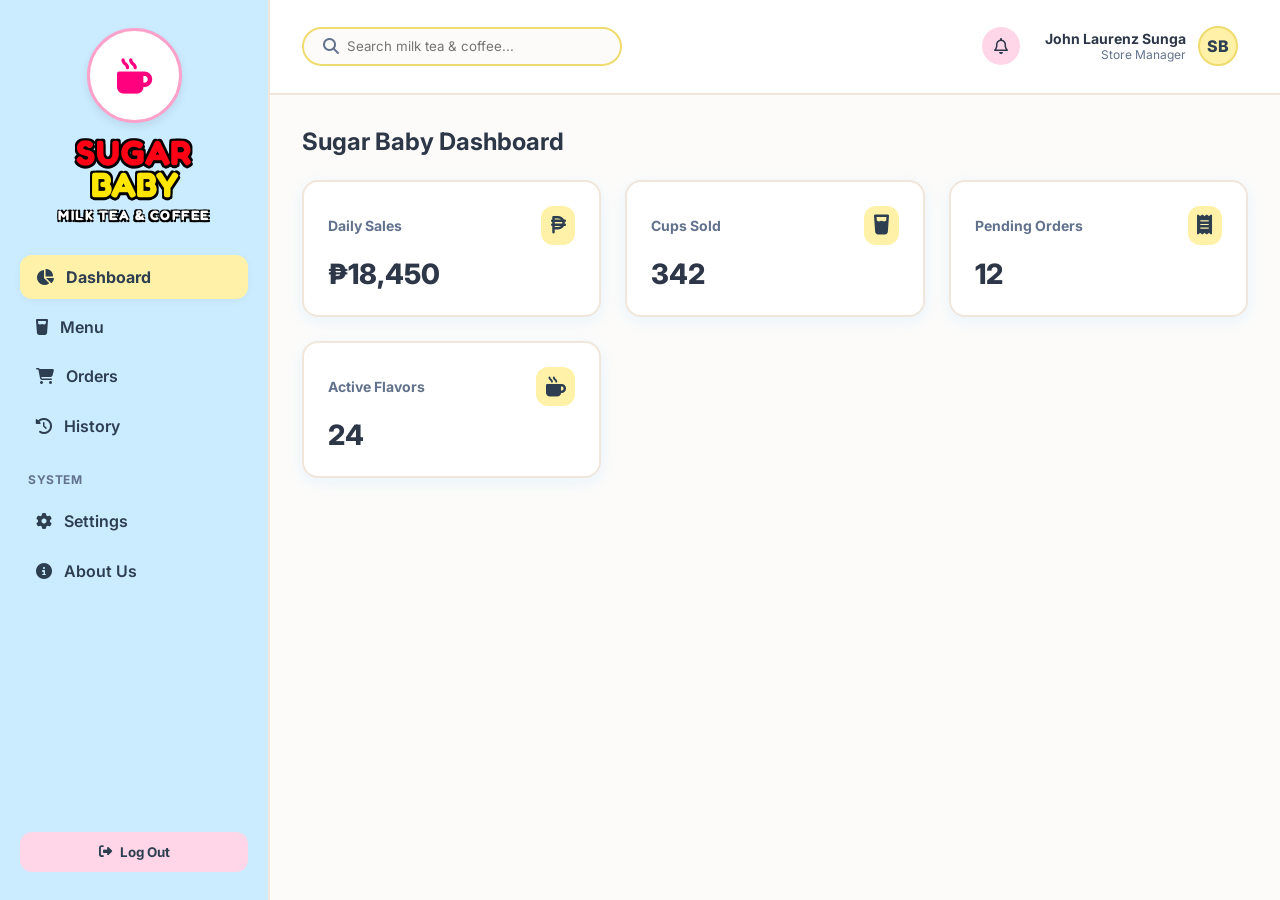
==== index.html @ 7b341eb4 "Add files via upload Homepage" ====
<!DOCTYPE html>
<html lang="en">
<head>
  <meta charset="UTF-8">
  <meta name="viewport" content="width=device-width, initial-scale=1.0">
  <title>Sugar Baby Shop | Milk Tea & Coffee</title>
  <!-- Google Fonts & Font Awesome Icons -->
  <link href="https://fonts.googleapis.com/css2?family=Fredoka:wght@600;700;800&family=Inter:wght@400;500;600;700&display=swap" rel="stylesheet">
  <link rel="stylesheet" href="https://cdnjs.cloudflare.com/ajax/libs/font-awesome/6.4.0/css/all.min.css">
  
  <style>
    :root {
      /* Pastel UI Color Palette */
      --bg-main: #fcfbfa;            /* Warm Off-White */
      --bg-sidebar: #cbebff;         /* Pastel Light Blue */
      --bg-card: #ffffff;            /* Pure White */
      --text-main: #2d3748;          /* Deep Slate for high contrast */
      --text-muted: #62728d;        /* Muted Blue-Grey */
      --pastel-yellow: #fff2a8;     /* Soft Yellow */
      --pastel-yellow-dark: #f0db6e;/* Darker Yellow for borders/hover */
      --pastel-blue: #cbebff;       /* Soft Light Blue */
      --pastel-pink: #ffd6e7;       /* Soft Pink */
      --pastel-pink-dark: #fca1c9;  /* Pink Border Accent */
      --border: #f0e6db;             /* Light Neutral Border */
      --sidebar-text: #2c3e50;
      --sidebar-active-bg: #fff2a8;
      --sidebar-active-text: #2c3e50;
      --card-shadow: 0 4px 15px rgba(203, 235, 255, 0.4);
    }

    /* Dark Mode Variables */
    body.dark-mode {
      --bg-main: #1a1e24;
      --bg-sidebar: #13171c;
      --bg-card: #22272e;
      --text-main: #f0f4f8;
      --text-muted: #9fb3c8;
      --border: #2d3748;
      --sidebar-text: #e2e8f0;
      --sidebar-active-bg: #3b4a6b;
      --sidebar-active-text: #fff2a8;
      --card-shadow: 0 4px 15px rgba(0, 0, 0, 0.3);
    }

    * {
      box-sizing: border-box;
      margin: 0;
      padding: 0;
      font-family: 'Inter', sans-serif;
      transition: background-color 0.2s, color 0.2s, border-color 0.2s;
    }

    body {
      background-color: var(--bg-main);
      color: var(--text-main);
      display: flex;
      min-height: 100vh;
      overflow-x: hidden;
    }

    /* --- SIDEBAR STYLES --- */
    aside {
      width: 270px;
      background-color: var(--bg-sidebar);
      padding: 1.75rem 1.25rem;
      display: flex;
      flex-direction: column;
      justify-content: space-between;
      flex-shrink: 0;
      border-right: 2px solid var(--border);
    }

    /* LOGO & BRAND SECTION */
    .brand-container {
      display: flex;
      flex-direction: column;
      align-items: center;
      text-align: center;
      margin-bottom: 2rem;
    }

    .logo-holder {
      width: 95px;
      height: 95px;
      background-color: #ffffff;
      border: 3px solid var(--pastel-pink-dark);
      border-radius: 50%;
      display: flex;
      align-items: center;
      justify-content: center;
      margin-bottom: 0.85rem;
      box-shadow: 0 4px 10px rgba(0,0,0,0.08);
      overflow: hidden;
      position: relative;
    }

    .logo-holder img {
      width: 80%;
      height: 80%;
      object-fit: contain;
    }

    /* Fallback Icon */
    .logo-placeholder-icon {
      font-size: 2.2rem;
      color: #ff007f;
    }

    /* STOREFRONT-STYLE OUTLINED BRAND TEXT */
    .brand-title-red {
      font-family: 'Fredoka', cursive, sans-serif;
      font-size: 2.2rem;
      font-weight: 800;
      color: #ff0015; /* Red */
      text-transform: uppercase;
      line-height: 0.9;
      letter-spacing: 0.5px;
      /* Black outline effect */
      text-shadow: 
        -2px -2px 0 #000,  
         2px -2px 0 #000,
        -2px  2px 0 #000,
         2px  2px 0 #000,
         0px  3px 0 #000;
    }

    .brand-title-yellow {
      font-family: 'Fredoka', cursive, sans-serif;
      font-size: 2.2rem;
      font-weight: 800;
      color: #ffe600; /* Yellow */
      text-transform: uppercase;
      line-height: 0.95;
      margin-bottom: 0.35rem;
      /* Black outline effect */
      text-shadow: 
        -2px -2px 0 #000,  
         2px -2px 0 #000,
        -2px  2px 0 #000,
         2px  2px 0 #000,
         0px  3px 0 #000;
    }

    .brand-subtitle-white {
      font-family: 'Fredoka', cursive, sans-serif;
      font-size: 0.85rem;
      font-weight: 700;
      color: #ffffff; /* White */
      letter-spacing: 1.5px;
      text-transform: uppercase;
      /* Black outline effect */
      text-shadow: 
        -1.5px -1.5px 0 #000,  
         1.5px -1.5px 0 #000,
        -1.5px  1.5px 0 #000,
         1.5px  1.5px 0 #000;
    }

    .nav-section {
      margin-bottom: 1.5rem;
    }

    .nav-section-title {
      font-size: 0.75rem;
      text-transform: uppercase;
      color: var(--text-muted);
      letter-spacing: 0.05em;
      margin-bottom: 0.75rem;
      font-weight: 700;
      padding-left: 0.5rem;
    }

    .nav-links {
      list-style: none;
    }

    .nav-item {
      display: flex;
      align-items: center;
      gap: 0.75rem;
      padding: 0.75rem 1rem;
      color: var(--sidebar-text);
      text-decoration: none;
      border-radius: 12px;
      font-weight: 600;
      margin-bottom: 0.35rem;
      cursor: pointer;
    }

    .nav-item:hover, .nav-item.active {
      background-color: var(--sidebar-active-bg);
      color: var(--sidebar-active-text);
      font-weight: 700;
      box-shadow: 0 2px 8px rgba(0,0,0,0.04);
    }

    .logout-btn {
      background-color: var(--pastel-pink);
      color: #2c3e50;
      border: none;
      padding: 0.75rem 1rem;
      border-radius: 12px;
      font-weight: 700;
      cursor: pointer;
      display: flex;
      align-items: center;
      justify-content: center;
      gap: 0.5rem;
      transition: all 0.2s ease;
      margin-top: auto;
    }

    .logout-btn:hover {
      background-color: var(--pastel-pink-dark);
      color: #ffffff;
    }

    /* --- MAIN CONTENT LAYOUT --- */
    .main-wrapper {
      flex: 1;
      display: flex;
      flex-direction: column;
      overflow-y: auto;
    }

    header {
      display: flex;
      justify-content: space-between;
      align-items: center;
      padding: 1.25rem 2rem;
      background-color: var(--bg-card);
      border-bottom: 2px solid var(--border);
    }

    .search-bar {
      display: flex;
      align-items: center;
      background: var(--bg-main);
      padding: 0.6rem 1.2rem;
      border-radius: 20px;
      width: 320px;
      border: 2px solid var(--pastel-yellow-dark);
    }

    .search-bar input {
      border: none;
      background: transparent;
      outline: none;
      margin-left: 0.5rem;
      color: var(--text-main);
      width: 100%;
    }

    .user-profile {
      display: flex;
      align-items: center;
      gap: 1rem;
      position: relative;
    }

    .notification-wrapper {
      position: relative;
    }

    .notification-btn {
      background: var(--pastel-pink);
      border: none;
      color: var(--text-main);
      font-size: 1rem;
      cursor: pointer;
      width: 38px;
      height: 38px;
      border-radius: 50%;
      display: flex;
      align-items: center;
      justify-content: center;
    }

    .notification-dropdown {
      position: absolute;
      right: 0;
      top: 2.75rem;
      width: 250px;
      background: var(--bg-card);
      border: 2px solid var(--pastel-pink);
      border-radius: 12px;
      box-shadow: var(--card-shadow);
      padding: 1rem;
      font-size: 0.875rem;
      color: var(--text-muted);
      text-align: center;
      z-index: 100;
    }

    /* Clickable User Trigger */
    .user-trigger {
      display: flex;
      align-items: center;
      gap: 0.75rem;
      cursor: pointer;
      padding: 0.4rem 0.6rem;
      border-radius: 10px;
      transition: background 0.2s;
    }

    .user-trigger:hover {
      background-color: var(--bg-main);
    }

    .user-info {
      text-align: right;
    }

    .user-name {
      font-weight: 700;
      font-size: 0.875rem;
      color: var(--text-main);
    }

    .user-role {
      font-size: 0.75rem;
      color: var(--text-muted);
    }

    .avatar {
      width: 40px;
      height: 40px;
      border-radius: 50%;
      background: var(--pastel-yellow);
      color: #2c3e50;
      border: 2px solid var(--pastel-yellow-dark);
      display: flex;
      align-items: center;
      justify-content: center;
      font-weight: 800;
    }

    /* USER PROFILE POPUP BOX */
    .user-popup-box {
      position: absolute;
      top: 3.5rem;
      right: 0;
      width: 260px;
      background: var(--bg-card);
      border: 2px solid var(--pastel-yellow-dark);
      border-radius: 16px;
      box-shadow: 0 10px 25px rgba(0,0,0,0.08);
      padding: 1.25rem;
      z-index: 200;
    }

    .popup-user-header {
      border-bottom: 2px solid var(--bg-main);
      padding-bottom: 0.75rem;
      margin-bottom: 0.75rem;
    }

    .popup-user-header h4 {
      font-size: 1rem;
      color: var(--text-main);
      font-weight: 700;
    }

    .popup-user-header p {
      font-size: 0.75rem;
      color: var(--text-muted);
    }

    .popup-menu {
      list-style: none;
    }

    .popup-menu-item {
      display: flex;
      align-items: center;
      justify-content: space-between;
      padding: 0.6rem 0;
      color: var(--text-main);
      text-decoration: none;
      font-size: 0.875rem;
      font-weight: 600;
      cursor: pointer;
    }

    .popup-menu-item:hover {
      color: var(--pastel-pink-dark);
    }

    .popup-logout {
      margin-top: 0.75rem;
      padding-top: 0.75rem;
      border-top: 2px solid var(--bg-main);
      color: #e53e3e;
      font-weight: 700;
    }

    .content-container {
      padding: 2rem;
    }

    .tab-content {
      display: none;
    }

    .tab-content.active {
      display: block;
    }

    /* --- DASHBOARD VIEW STYLES & HOVER EFFECTS --- */
    .stats-grid {
      display: grid;
      grid-template-columns: repeat(auto-fit, minmax(220px, 1fr));
      gap: 1.5rem;
      margin-bottom: 2rem;
    }

    .stat-card {
      background: var(--bg-card);
      padding: 1.5rem;
      border-radius: 16px;
      border: 2px solid var(--border);
      box-shadow: var(--card-shadow);
      position: relative;
      overflow: hidden;
      transition: transform 0.3s cubic-bezier(0.34, 1.56, 0.64, 1),
                  box-shadow 0.3s ease,
                  border-color 0.3s ease;
    }

    .stat-card:hover {
      transform: translateY(-6px);
      border-color: var(--pastel-pink-dark);
      box-shadow: 0 12px 20px rgba(255, 214, 231, 0.4);
    }

    .stat-header {
      display: flex;
      justify-content: space-between;
      align-items: center;
      margin-bottom: 0.75rem;
    }

    .stat-card h3 {
      font-size: 0.875rem;
      color: var(--text-muted);
    }

    .stat-icon {
      font-size: 1.25rem;
      color: #2c3e50;
      background-color: var(--pastel-yellow);
      padding: 0.6rem;
      border-radius: 12px;
      transition: transform 0.4s ease, background-color 0.3s ease;
    }

    .stat-card:hover .stat-icon {
      transform: scale(1.15) rotate(5deg);
      background-color: var(--pastel-pink);
    }

    .stat-card .value {
      font-size: 1.75rem;
      font-weight: 800;
      color: var(--text-main);
    }

    /* --- MENU VIEW STYLES & CONTROLS --- */
    .inventory-header {
      display: flex;
      justify-content: space-between;
      align-items: center;
      margin-bottom: 1.5rem;
      flex-wrap: wrap;
      gap: 1rem;
    }

    .action-controls {
      display: flex;
      align-items: center;
      gap: 1rem;
    }

    .sort-select {
      background-color: var(--bg-card);
      color: var(--text-main);
      border: 2px solid var(--pastel-yellow-dark);
      padding: 0.6rem 1rem;
      font-size: 0.875rem;
      font-weight: 600;
      border-radius: 10px;
      cursor: pointer;
      outline: none;
    }

    .btn-toggle {
      background-color: var(--pastel-pink);
      color: #2c3e50;
      border: none;
      padding: 0.6rem 1.2rem;
      font-size: 0.875rem;
      font-weight: 700;
      border-radius: 10px;
      cursor: pointer;
      display: flex;
      align-items: center;
      gap: 0.5rem;
      box-shadow: 0 2px 6px rgba(0,0,0,0.05);
    }

    .btn-toggle:hover {
      background-color: var(--pastel-pink-dark);
      color: #ffffff;
    }

    .products-grid {
      display: grid;
      grid-template-columns: repeat(auto-fill, minmax(240px, 1fr));
      gap: 1.5rem;
    }

    /* --- PRODUCT CARD HOVER EFFECTS --- */
    .product-card {
      background: var(--bg-card);
      border: 2px solid var(--border);
      border-radius: 16px;
      padding: 1.25rem;
      box-shadow: var(--card-shadow);
      display: flex;
      flex-direction: column;
      justify-content: space-between;
      position: relative;
      overflow: hidden;
      transition: transform 0.3s cubic-bezier(0.34, 1.56, 0.64, 1),
                  box-shadow 0.3s ease,
                  border-color 0.3s ease;
    }

    .product-card:hover {
      transform: translateY(-6px);
      border-color: var(--pastel-yellow-dark);
      box-shadow: 0 12px 20px rgba(255, 242, 168, 0.5);
    }

    .product-image-container {
      width: 100%;
      height: 120px;
      background-color: var(--pastel-blue);
      border-radius: 12px;
      display: flex;
      align-items: center;
      justify-content: center;
      margin-bottom: 1rem;
      overflow: hidden;
    }

    .product-image-container i {
      font-size: 2.8rem;
      color: var(--text-main);
      transition: transform 0.4s ease;
    }

    .product-card:hover .product-image-container i {
      transform: scale(1.2) rotate(-5deg);
    }

    .badge {
      align-self: flex-start;
      background-color: var(--pastel-yellow);
      color: #2c3e50;
      font-size: 0.75rem;
      font-weight: 800;
      padding: 0.25rem 0.6rem;
      border-radius: 9999px;
      margin-bottom: 0.75rem;
      text-transform: uppercase;
    }

    .product-title {
      font-size: 1.1rem;
      font-weight: 700;
      margin-bottom: 0.5rem;
    }

    .product-price {
      font-size: 1.35rem;
      font-weight: 800;
      color: #2c3e50;
    }

    .status-msg {
      text-align: center;
      color: var(--text-muted);
      font-size: 1rem;
      margin-top: 3rem;
    }

    /* --- SETTINGS VIEW STYLES --- */
    .settings-card {
      background: var(--bg-card);
      padding: 1.5rem;
      border-radius: 16px;
      border: 2px solid var(--border);
      max-width: 500px;
    }

    .setting-item {
      display: flex;
      justify-content: space-between;
      align-items: center;
      padding: 1rem 0;
      border-bottom: 1px solid var(--bg-main);
    }

    .setting-item:last-child {
      border-bottom: none;
    }

    .switch {
      position: relative;
      display: inline-block;
      width: 46px;
      height: 24px;
    }

    .switch input {
      opacity: 0;
      width: 0;
      height: 0;
    }

    .slider {
      position: absolute;
      cursor: pointer;
      top: 0; left: 0; right: 0; bottom: 0;
      background-color: #e2e8f0;
      transition: .4s;
      border-radius: 24px;
    }

    .slider:before {
      position: absolute;
      content: "";
      height: 18px;
      width: 18px;
      left: 3px;
      bottom: 3px;
      background-color: white;
      transition: .4s;
      border-radius: 50%;
    }

    input:checked + .slider {
      background-color: var(--pastel-pink-dark);
    }

    input:checked + .slider:before {
      transform: translateX(22px);
    }

    .hidden {
      display: none !important;
    }
  </style>
</head>
<body>

  <!-- LEFT SIDEBAR -->
  <aside>
    <div>
      <!-- LOGO HOLDER & BRANDING -->
      <div class="brand-container">
        <!-- Logo Holder Container -->
        <div class="logo-holder">
          <img src="logo.png" alt="Sugar Baby Logo" onerror="this.style.display='none'; this.nextElementSibling.style.display='block';">
          <i class="fa-solid fa-mug-hot logo-placeholder-icon" style="display: none;"></i>
        </div>

        <!-- 1. SUGAR (Red with Black Outline) -->
        <div class="brand-title-red">SUGAR</div>

        <!-- 2. baby (Yellow with Black Outline) -->
        <div class="brand-title-yellow">BABY</div>

        <!-- 3. MILK TEA & COFFEE (White with Black Outline) -->
        <div class="brand-subtitle-white">MILK TEA & COFFEE</div>
      </div>

      <div class="nav-section">
        <div class="nav-section-title"></div>
        <ul class="nav-links">
          <li>
            <a class="nav-item active" data-tab="dashboard">
              <i class="fa-solid fa-chart-pie"></i> Dashboard
            </a>
          </li>
          <li>
            <a class="nav-item" data-tab="menu">
              <i class="fa-solid fa-glass-water"></i> Menu
            </a>
          </li>
          <li>
            <a class="nav-item" data-tab="orders">
              <i class="fa-solid fa-cart-shopping"></i> Orders
            </a>
          </li>
          <li>
            <a class="nav-item" data-tab="history">
              <i class="fa-solid fa-clock-rotate-left"></i> History
            </a>
          </li>
        </ul>
      </div>

      <div class="nav-section">
        <div class="nav-section-title">System</div>
        <ul class="nav-links">
          <li>
            <a class="nav-item" data-tab="settings">
              <i class="fa-solid fa-gear"></i> Settings
            </a>
          </li>
          <li>
            <a class="nav-item" data-tab="about">
              <i class="fa-solid fa-circle-info"></i> About Us
            </a>
          </li>
        </ul>
      </div>
    </div>

    <!-- LOGOUT BUTTON -->
    <button class="logout-btn" onclick="alert('Logging out...')">
      <i class="fa-solid fa-right-from-bracket"></i>
      <span>Log Out</span>
    </button>
  </aside>

  <!-- MAIN WRAPPER -->
  <div class="main-wrapper">
    <!-- HEADER BAR -->
    <header>
      <div class="search-bar">
        <i class="fa-solid fa-magnifying-glass" style="color: var(--text-muted)"></i>
        <input type="text" id="searchInput" placeholder="Search milk tea & coffee...">
      </div>

      <div class="user-profile">
        <div class="notification-wrapper">
          <button class="notification-btn" id="notifBtn">
            <i class="fa-regular fa-bell"></i>
          </button>
          <div class="notification-dropdown hidden" id="notifDropdown">
            No notifications to show
          </div>
        </div>

        <!-- CLICKABLE USER TRIGGER -->
        <div class="user-trigger" id="userTrigger">
          <div class="user-info">
            <div class="user-name">John Laurenz Sunga</div>
            <div class="user-role">Store Manager</div>
          </div>
          <div class="avatar">SB</div>
        </div>

        <!-- CLICKABLE USER POPUP BOX -->
        <div class="user-popup-box hidden" id="userPopup">
          <div class="popup-user-header">
            <h4 id="popupUserName">John Laurenz Sunga</h4>
            <p>sungajohnlaurenzso@gmail.com</p>
          </div>
          <ul class="popup-menu">
            <li>
              <a class="popup-menu-item" onclick="switchTab('settings')">
                <span><i class="fa-solid fa-gear"></i> Settings</span>
                <i class="fa-solid fa-chevron-right" style="font-size: 0.75rem;"></i>
              </a>
            </li>
            <li class="popup-menu-item">
              <span><i class="fa-solid fa-moon"></i> Dark Mode</span>
              <label class="switch">
                <input type="checkbox" class="darkModeToggle">
                <span class="slider"></span>
              </label>
            </li>
            <li class="popup-menu-item popup-logout" onclick="alert('Logging out...')">
              <span><i class="fa-solid fa-right-from-bracket"></i> Log Out</span>
            </li>
          </ul>
        </div>
      </div>
    </header>

    <!-- CONTENT AREA -->
    <div class="content-container">

      <!-- 1. DASHBOARD VIEW -->
      <section id="dashboard" class="tab-content active">
        <h2 style="margin-bottom: 1.5rem; color: var(--text-main);">Sugar Baby Dashboard</h2>
        <div class="stats-grid">
          <div class="stat-card">
            <div class="stat-header">
              <h3>Daily Sales</h3>
              <i class="fa-solid fa-peso-sign stat-icon"></i>
            </div>
            <div class="value">₱18,450</div>
          </div>

          <div class="stat-card">
            <div class="stat-header">
              <h3>Cups Sold</h3>
              <i class="fa-solid fa-glass-water stat-icon"></i>
            </div>
            <div class="value">342</div>
          </div>

          <div class="stat-card">
            <div class="stat-header">
              <h3>Pending Orders</h3>
              <i class="fa-solid fa-receipt stat-icon"></i>
            </div>
            <div class="value">12</div>
          </div>

          <div class="stat-card">
            <div class="stat-header">
              <h3>Active Flavors</h3>
              <i class="fa-solid fa-mug-hot stat-icon"></i>
            </div>
            <div class="value">24</div>
          </div>
        </div>
      </section>

      <!-- 2. MENU VIEW -->
      <section id="menu" class="tab-content">
        <div class="inventory-header">
          <div>
            <h2 style="color: var(--text-main);">Sugar Baby Menu</h2>
            <p style="color: var(--text-muted); font-size: 0.875rem;">Explore our Milk Tea & Coffee offerings</p>
          </div>
          
          <div class="action-controls">
            <!-- SORT DROPDOWN -->
            <select id="sortSelect" class="sort-select">
              <option value="" disabled selected>Sort By</option>
              <option value="price-low">▼ Price Low to High</option>
              <option value="price-high">▼ Price High to Low</option>
              <option value="name-az">▼ Name A-Z</option>
              <option value="name-za">▼ Name Z-A</option>
            </select>

            <button id="toggleBtn" class="btn-toggle">
              <i class="fa-solid fa-eye"></i> <span>Show Products</span>
            </button>
          </div>
        </div>

        <div id="statusMsg" class="status-msg">Click "Show Products" to view our menu.</div>
        <div id="productGrid" class="products-grid hidden"></div>
      </section>

      <!-- 3. ORDERS VIEW -->
      <section id="orders" class="tab-content">
        <h2 style="color: var(--text-main);">Active Orders</h2>
        <p style="margin-top: 1rem; color: var(--text-muted);">No current pending orders right now.</p>
      </section>

      <!-- 4. HISTORY VIEW -->
      <section id="history" class="tab-content">
        <h2 style="color: var(--text-main);">Order History</h2>
        <p style="margin-top: 1rem; color: var(--text-muted);">Recent transactions will appear here.</p>
      </section>

      <!-- 5. SETTINGS VIEW -->
      <section id="settings" class="tab-content">
        <h2 style="margin-bottom: 1.5rem; color: var(--text-main);">Settings</h2>
        <div class="settings-card">
          <div class="setting-item">
            <div>
              <strong>Dark Mode</strong>
              <p style="font-size: 0.8rem; color: var(--text-muted);">Switch between light and dark themes</p>
            </div>
            <label class="switch">
              <input type="checkbox" class="darkModeToggle">
              <span class="slider"></span>
            </label>
          </div>
        </div>
      </section>

      <!-- 6. ABOUT US VIEW -->
      <section id="about" class="tab-content">
        <h2 style="margin-bottom: 1rem; color: var(--text-main);">About Sugar Baby Shop</h2>
        <p style="line-height: 1.6; color: var(--text-muted); max-width: 600px;">
          Welcome to <strong>Sugar Baby Milk Tea & Coffee</strong>! We serve affordable, delicious, and high-quality drinks with various sizes ranging from Regular (25 PHP) to Jumbo (60 PHP).
        </p>
      </section>

    </div>
  </div>

  <script src="app.js"></script>
  <script>
    // Tab Switching
    const navItems = document.querySelectorAll('.nav-item');
    const tabContents = document.querySelectorAll('.tab-content');

    function switchTab(targetTab) {
      navItems.forEach(nav => {
        nav.classList.toggle('active', nav.getAttribute('data-tab') === targetTab);
      });
      tabContents.forEach(tab => {
        tab.classList.toggle('active', tab.id === targetTab);
      });
      document.getElementById('userPopup').classList.add('hidden');
    }

    navItems.forEach(item => {
      item.addEventListener('click', () => switchTab(item.getAttribute('data-tab')));
    });

    // Dark Mode Toggle Sync
    const darkModeToggles = document.querySelectorAll('.darkModeToggle');
    darkModeToggles.forEach(toggle => {
      toggle.addEventListener('change', (e) => {
        const isChecked = e.target.checked;
        document.body.classList.toggle('dark-mode', isChecked);
        darkModeToggles.forEach(t => t.checked = isChecked);
      });
    });

    // Notification Dropdown
    const notifBtn = document.getElementById('notifBtn');
    const notifDropdown = document.getElementById('notifDropdown');

    notifBtn.addEventListener('click', (e) => {
      e.stopPropagation();
      notifDropdown.classList.toggle('hidden');
      document.getElementById('userPopup').classList.add('hidden');
    });

    // User Profile Clickable Popup Box Toggle
    const userTrigger = document.getElementById('userTrigger');
    const userPopup = document.getElementById('userPopup');

    userTrigger.addEventListener('click', (e) => {
      e.stopPropagation();
      userPopup.classList.toggle('hidden');
      notifDropdown.classList.add('hidden');
    });

    // Close Dropdowns on Click Outside
    document.addEventListener('click', (e) => {
      if (!notifDropdown.classList.contains('hidden')) {
        notifDropdown.classList.add('hidden');
      }
      if (!userPopup.contains(e.target) && !userTrigger.contains(e.target)) {
        userPopup.classList.add('hidden');
      }
    });

    // Dynamic Search Filter
    const searchInput = document.getElementById('searchInput');
    searchInput.addEventListener('input', (e) => {
      const searchTerm = e.target.value.toLowerCase().trim();
      
      if (searchTerm.length > 0) {
        switchTab('menu');
        const toggleBtn = document.getElementById('toggleBtn');
        const productGrid = document.getElementById('productGrid');
        if (productGrid.classList.contains('hidden')) {
          toggleBtn.click();
        }
      }

      const cards = document.querySelectorAll('.product-card');
      cards.forEach(card => {
        const textContent = card.textContent.toLowerCase();
        card.classList.toggle('hidden', !textContent.includes(searchTerm));
      });
    });
  </script>
</body>
</html>
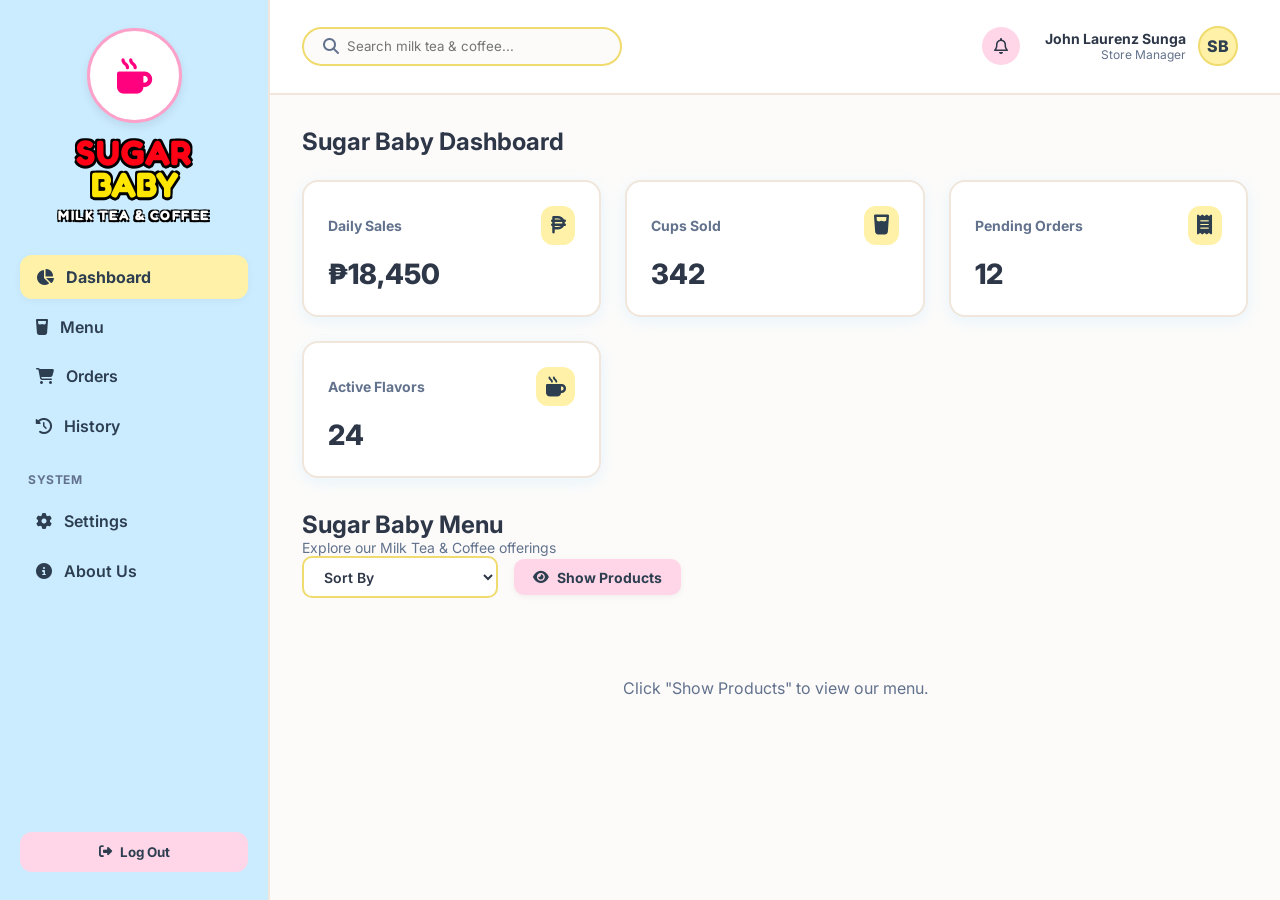
==== commit 91555a07: "save changes" ====
--- a/index.html
+++ b/index.html
@@ -834,7 +834,7 @@
       </section>
 
       <!-- 2. MENU VIEW -->
-      <section id="menu" class="tab-content">
+      <section id="menu" class="tab-content active"
         <div class="inventory-header">
           <div>
             <h2 style="color: var(--text-main);">Sugar Baby Menu</h2>
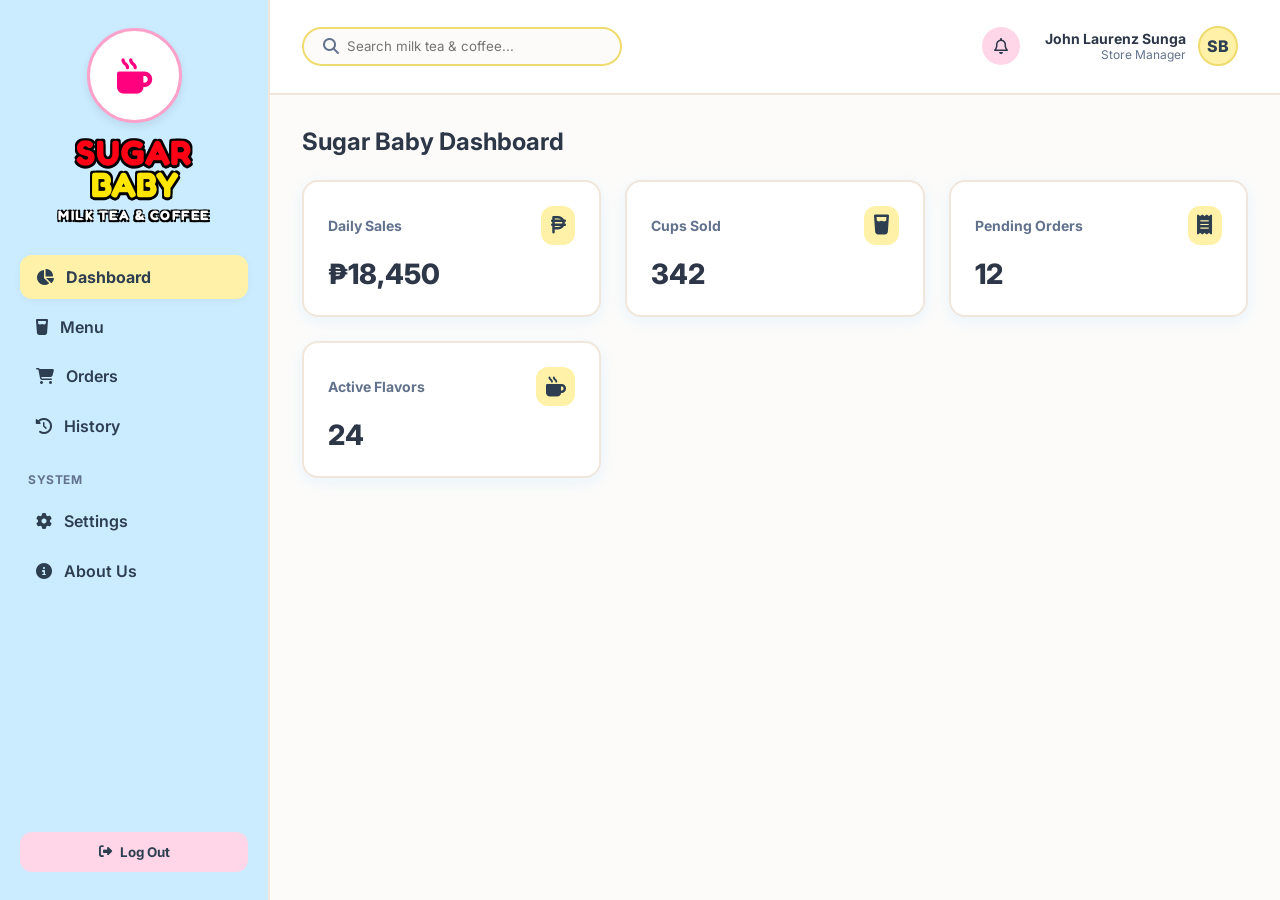
==== commit 161a181d: "save changes" ====
--- a/index.html
+++ b/index.html
@@ -834,7 +834,7 @@
       </section>
 
       <!-- 2. MENU VIEW -->
-      <section id="menu" class="tab-content active"
+      <section id="menu" class="tab-content"
         <div class="inventory-header">
           <div>
             <h2 style="color: var(--text-main);">Sugar Baby Menu</h2>
@@ -844,22 +844,7 @@
           <div class="action-controls">
             <!-- SORT DROPDOWN -->
             <select id="sortSelect" class="sort-select">
-              <option value="" disabled selected>Sort By</option>
-              <option value="price-low">▼ Price Low to High</option>
-              <option value="price-high">▼ Price High to Low</option>
-              <option value="name-az">▼ Name A-Z</option>
-              <option value="name-za">▼ Name Z-A</option>
-            </select>
-
-            <button id="toggleBtn" class="btn-toggle">
-              <i class="fa-solid fa-eye"></i> <span>Show Products</span>
-            </button>
-          </div>
-        </div>
-
-        <div id="statusMsg" class="status-msg">Click "Show Products" to view our menu.</div>
-        <div id="productGrid" class="products-grid hidden"></div>
-      </section>
+          
 
       <!-- 3. ORDERS VIEW -->
       <section id="orders" class="tab-content">
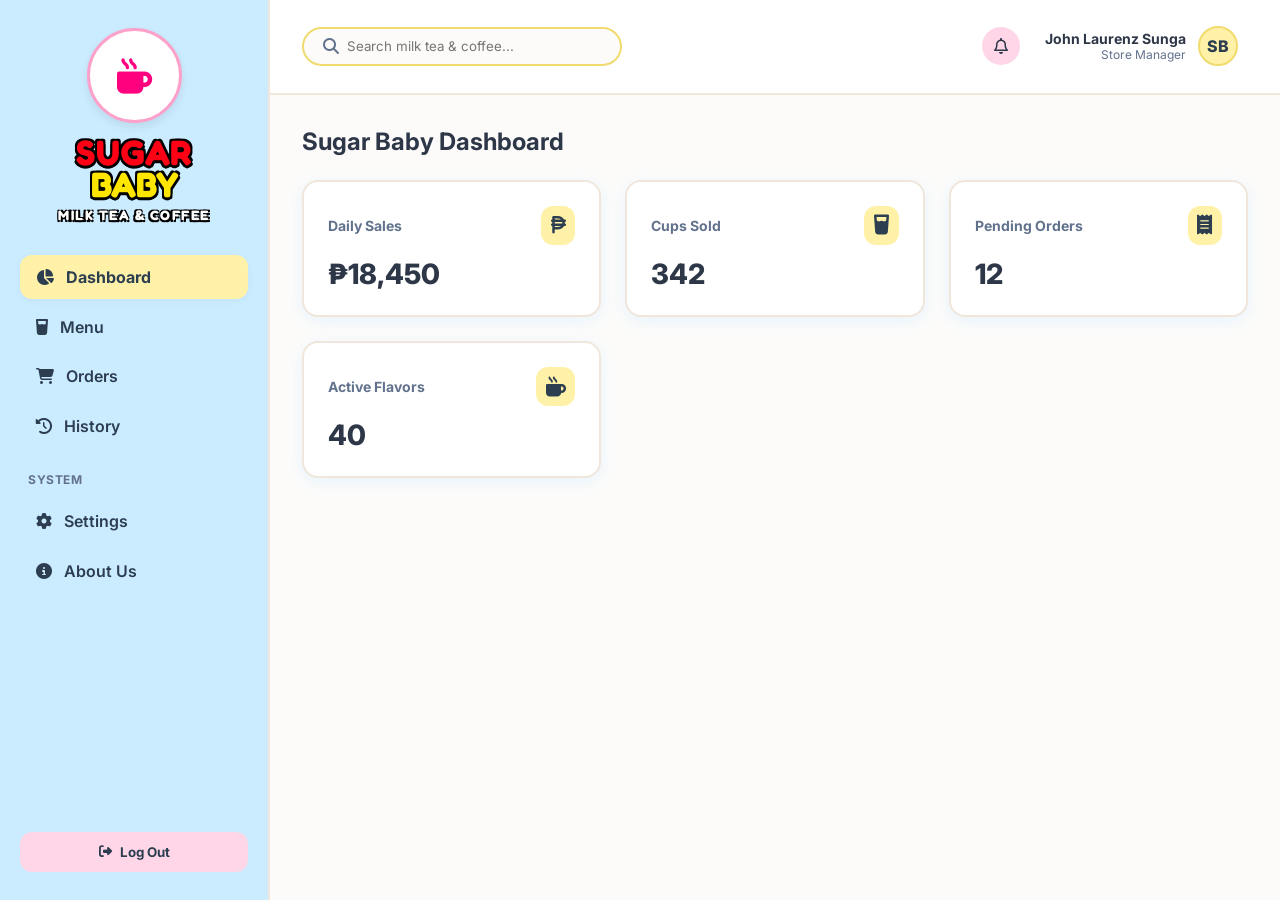
==== commit 5dea73f5: "save changes" ====
--- a/index.html
+++ b/index.html
@@ -15,11 +15,11 @@
       --bg-sidebar: #cbebff;         /* Pastel Light Blue */
       --bg-card: #ffffff;            /* Pure White */
       --text-main: #2d3748;          /* Deep Slate for high contrast */
-      --text-muted: #62728d;        /* Muted Blue-Grey */
-      --pastel-yellow: #fff2a8;     /* Soft Yellow */
+      --text-muted: #62728d;         /* Muted Blue-Grey */
+      --pastel-yellow: #fff2a8;      /* Soft Yellow */
       --pastel-yellow-dark: #f0db6e;/* Darker Yellow for borders/hover */
-      --pastel-blue: #cbebff;       /* Soft Light Blue */
-      --pastel-pink: #ffd6e7;       /* Soft Pink */
+      --pastel-blue: #cbebff;        /* Soft Light Blue */
+      --pastel-pink: #ffd6e7;        /* Soft Pink */
       --pastel-pink-dark: #fca1c9;  /* Pink Border Accent */
       --border: #f0e6db;             /* Light Neutral Border */
       --sidebar-text: #2c3e50;
@@ -100,22 +100,19 @@
       object-fit: contain;
     }
 
-    /* Fallback Icon */
     .logo-placeholder-icon {
       font-size: 2.2rem;
       color: #ff007f;
     }
 
-    /* STOREFRONT-STYLE OUTLINED BRAND TEXT */
     .brand-title-red {
       font-family: 'Fredoka', cursive, sans-serif;
       font-size: 2.2rem;
       font-weight: 800;
-      color: #ff0015; /* Red */
+      color: #ff0015;
       text-transform: uppercase;
       line-height: 0.9;
       letter-spacing: 0.5px;
-      /* Black outline effect */
       text-shadow: 
         -2px -2px 0 #000,  
          2px -2px 0 #000,
@@ -128,11 +125,10 @@
       font-family: 'Fredoka', cursive, sans-serif;
       font-size: 2.2rem;
       font-weight: 800;
-      color: #ffe600; /* Yellow */
+      color: #ffe600;
       text-transform: uppercase;
       line-height: 0.95;
       margin-bottom: 0.35rem;
-      /* Black outline effect */
       text-shadow: 
         -2px -2px 0 #000,  
          2px -2px 0 #000,
@@ -145,10 +141,9 @@
       font-family: 'Fredoka', cursive, sans-serif;
       font-size: 0.85rem;
       font-weight: 700;
-      color: #ffffff; /* White */
+      color: #ffffff;
       letter-spacing: 1.5px;
       text-transform: uppercase;
-      /* Black outline effect */
       text-shadow: 
         -1.5px -1.5px 0 #000,  
          1.5px -1.5px 0 #000,
@@ -292,7 +287,6 @@
       z-index: 100;
     }
 
-    /* Clickable User Trigger */
     .user-trigger {
       display: flex;
       align-items: center;
@@ -335,7 +329,6 @@
       font-weight: 800;
     }
 
-    /* USER PROFILE POPUP BOX */
     .user-popup-box {
       position: absolute;
       top: 3.5rem;
@@ -406,7 +399,7 @@
       display: block;
     }
 
-    /* --- DASHBOARD VIEW STYLES & HOVER EFFECTS --- */
+    /* --- STATS GRID --- */
     .stats-grid {
       display: grid;
       grid-template-columns: repeat(auto-fit, minmax(220px, 1fr));
@@ -422,9 +415,7 @@
       box-shadow: var(--card-shadow);
       position: relative;
       overflow: hidden;
-      transition: transform 0.3s cubic-bezier(0.34, 1.56, 0.64, 1),
-                  box-shadow 0.3s ease,
-                  border-color 0.3s ease;
+      transition: transform 0.3s cubic-bezier(0.34, 1.56, 0.64, 1), box-shadow 0.3s ease, border-color 0.3s ease;
     }
 
     .stat-card:hover {
@@ -451,12 +442,6 @@
       background-color: var(--pastel-yellow);
       padding: 0.6rem;
       border-radius: 12px;
-      transition: transform 0.4s ease, background-color 0.3s ease;
-    }
-
-    .stat-card:hover .stat-icon {
-      transform: scale(1.15) rotate(5deg);
-      background-color: var(--pastel-pink);
     }
 
     .stat-card .value {
@@ -465,7 +450,7 @@
       color: var(--text-main);
     }
 
-    /* --- MENU VIEW STYLES & CONTROLS --- */
+    /* --- MENU VIEW & CONTROLS --- */
     .inventory-header {
       display: flex;
       justify-content: space-between;
@@ -519,7 +504,7 @@
       gap: 1.5rem;
     }
 
-    /* --- PRODUCT CARD HOVER EFFECTS --- */
+    /* --- PRODUCT CARD STYLES --- */
     .product-card {
       background: var(--bg-card);
       border: 2px solid var(--border);
@@ -531,9 +516,7 @@
       justify-content: space-between;
       position: relative;
       overflow: hidden;
-      transition: transform 0.3s cubic-bezier(0.34, 1.56, 0.64, 1),
-                  box-shadow 0.3s ease,
-                  border-color 0.3s ease;
+      transition: transform 0.3s cubic-bezier(0.34, 1.56, 0.64, 1), box-shadow 0.3s ease, border-color 0.3s ease;
     }
 
     .product-card:hover {
@@ -588,13 +571,6 @@
       color: #2c3e50;
     }
 
-    .status-msg {
-      text-align: center;
-      color: var(--text-muted);
-      font-size: 1rem;
-      margin-top: 3rem;
-    }
-
     /* --- SETTINGS VIEW STYLES --- */
     .settings-card {
       background: var(--bg-card);
@@ -610,10 +586,6 @@
       align-items: center;
       padding: 1rem 0;
       border-bottom: 1px solid var(--bg-main);
-    }
-
-    .setting-item:last-child {
-      border-bottom: none;
     }
 
     .switch {
@@ -668,26 +640,17 @@
   <!-- LEFT SIDEBAR -->
   <aside>
     <div>
-      <!-- LOGO HOLDER & BRANDING -->
       <div class="brand-container">
-        <!-- Logo Holder Container -->
         <div class="logo-holder">
           <img src="logo.png" alt="Sugar Baby Logo" onerror="this.style.display='none'; this.nextElementSibling.style.display='block';">
           <i class="fa-solid fa-mug-hot logo-placeholder-icon" style="display: none;"></i>
         </div>
-
-        <!-- 1. SUGAR (Red with Black Outline) -->
         <div class="brand-title-red">SUGAR</div>
-
-        <!-- 2. baby (Yellow with Black Outline) -->
         <div class="brand-title-yellow">BABY</div>
-
-        <!-- 3. MILK TEA & COFFEE (White with Black Outline) -->
         <div class="brand-subtitle-white">MILK TEA & COFFEE</div>
       </div>
 
       <div class="nav-section">
-        <div class="nav-section-title"></div>
         <ul class="nav-links">
           <li>
             <a class="nav-item active" data-tab="dashboard">
@@ -729,7 +692,6 @@
       </div>
     </div>
 
-    <!-- LOGOUT BUTTON -->
     <button class="logout-btn" onclick="alert('Logging out...')">
       <i class="fa-solid fa-right-from-bracket"></i>
       <span>Log Out</span>
@@ -738,7 +700,6 @@
 
   <!-- MAIN WRAPPER -->
   <div class="main-wrapper">
-    <!-- HEADER BAR -->
     <header>
       <div class="search-bar">
         <i class="fa-solid fa-magnifying-glass" style="color: var(--text-muted)"></i>
@@ -755,7 +716,6 @@
           </div>
         </div>
 
-        <!-- CLICKABLE USER TRIGGER -->
         <div class="user-trigger" id="userTrigger">
           <div class="user-info">
             <div class="user-name">John Laurenz Sunga</div>
@@ -764,7 +724,6 @@
           <div class="avatar">SB</div>
         </div>
 
-        <!-- CLICKABLE USER POPUP BOX -->
         <div class="user-popup-box hidden" id="userPopup">
           <div class="popup-user-header">
             <h4 id="popupUserName">John Laurenz Sunga</h4>
@@ -828,13 +787,13 @@
               <h3>Active Flavors</h3>
               <i class="fa-solid fa-mug-hot stat-icon"></i>
             </div>
-            <div class="value">24</div>
+            <div class="value" id="totalFlavorsCount">24</div>
           </div>
         </div>
       </section>
 
       <!-- 2. MENU VIEW -->
-      <section id="menu" class="tab-content"
+      <section id="menu" class="tab-content">
         <div class="inventory-header">
           <div>
             <h2 style="color: var(--text-main);">Sugar Baby Menu</h2>
@@ -842,9 +801,26 @@
           </div>
           
           <div class="action-controls">
-            <!-- SORT DROPDOWN -->
             <select id="sortSelect" class="sort-select">
-          
+              <option value="" disabled selected>Sort By</option>
+              <option value="price-low">▼ Price Low to High</option>
+              <option value="price-high">▼ Price High to Low</option>
+              <option value="name-az">▼ Name A-Z</option>
+              <option value="name-za">▼ Name Z-A</option>
+            </select>
+
+            <button id="addNewItemBtn" class="btn-toggle" style="background-color: var(--pastel-yellow); border: 2px solid var(--pastel-yellow-dark);">
+              <i class="fa-solid fa-plus"></i> <span>Add New Item</span>
+            </button>
+          </div>
+        </div>
+
+        <!-- CATEGORY TABS CONTAINER -->
+        <div id="categoryTabs" style="display: flex; gap: 0.5rem; margin-bottom: 1.5rem; overflow-x: auto; padding-bottom: 0.5rem;"></div>
+
+        <!-- PRODUCTS GRID CONTAINER -->
+        <div id="productsGrid" class="products-grid"></div>
+      </section>
 
       <!-- 3. ORDERS VIEW -->
       <section id="orders" class="tab-content">
@@ -879,93 +855,47 @@
       <section id="about" class="tab-content">
         <h2 style="margin-bottom: 1rem; color: var(--text-main);">About Sugar Baby Shop</h2>
         <p style="line-height: 1.6; color: var(--text-muted); max-width: 600px;">
-          Welcome to <strong>Sugar Baby Milk Tea & Coffee</strong>! We serve affordable, delicious, and high-quality drinks with various sizes ranging from Regular (25 PHP) to Jumbo (60 PHP).
+          Welcome to <strong>Sugar Baby Milk Tea & Coffee</strong>! We serve affordable, delicious, and high-quality drinks with various sizes ranging from Regular to Jumbo.
         </p>
       </section>
 
     </div>
   </div>
 
-  <script src="app.js"></script>
-  <script>
-    // Tab Switching
-    const navItems = document.querySelectorAll('.nav-item');
-    const tabContents = document.querySelectorAll('.tab-content');
-
-    function switchTab(targetTab) {
-      navItems.forEach(nav => {
-        nav.classList.toggle('active', nav.getAttribute('data-tab') === targetTab);
-      });
-      tabContents.forEach(tab => {
-        tab.classList.toggle('active', tab.id === targetTab);
-      });
-      document.getElementById('userPopup').classList.add('hidden');
-    }
-
-    navItems.forEach(item => {
-      item.addEventListener('click', () => switchTab(item.getAttribute('data-tab')));
-    });
-
-    // Dark Mode Toggle Sync
-    const darkModeToggles = document.querySelectorAll('.darkModeToggle');
-    darkModeToggles.forEach(toggle => {
-      toggle.addEventListener('change', (e) => {
-        const isChecked = e.target.checked;
-        document.body.classList.toggle('dark-mode', isChecked);
-        darkModeToggles.forEach(t => t.checked = isChecked);
-      });
-    });
-
-    // Notification Dropdown
-    const notifBtn = document.getElementById('notifBtn');
-    const notifDropdown = document.getElementById('notifDropdown');
-
-    notifBtn.addEventListener('click', (e) => {
-      e.stopPropagation();
-      notifDropdown.classList.toggle('hidden');
-      document.getElementById('userPopup').classList.add('hidden');
-    });
-
-    // User Profile Clickable Popup Box Toggle
-    const userTrigger = document.getElementById('userTrigger');
-    const userPopup = document.getElementById('userPopup');
-
-    userTrigger.addEventListener('click', (e) => {
-      e.stopPropagation();
-      userPopup.classList.toggle('hidden');
-      notifDropdown.classList.add('hidden');
-    });
-
-    // Close Dropdowns on Click Outside
-    document.addEventListener('click', (e) => {
-      if (!notifDropdown.classList.contains('hidden')) {
-        notifDropdown.classList.add('hidden');
-      }
-      if (!userPopup.contains(e.target) && !userTrigger.contains(e.target)) {
-        userPopup.classList.add('hidden');
-      }
-    });
-
-    // Dynamic Search Filter
-    const searchInput = document.getElementById('searchInput');
-    searchInput.addEventListener('input', (e) => {
-      const searchTerm = e.target.value.toLowerCase().trim();
-      
-      if (searchTerm.length > 0) {
-        switchTab('menu');
-        const toggleBtn = document.getElementById('toggleBtn');
-        const productGrid = document.getElementById('productGrid');
-        if (productGrid.classList.contains('hidden')) {
-          toggleBtn.click();
-        }
-      }
-
-      const cards = document.querySelectorAll('.product-card');
-      cards.forEach(card => {
-        const textContent = card.textContent.toLowerCase();
-        card.classList.toggle('hidden', !textContent.includes(searchTerm));
-      });
-    });
-  </script>
+  <!-- ADD / EDIT MODAL OVERLAY -->
+  <div id="editModalOverlay" class="hidden" style="position: fixed; top: 0; left: 0; width: 100%; height: 100%; background: rgba(0,0,0,0.5); display: flex; align-items: center; justify-content: center; z-index: 1000;">
+    <div style="background: var(--bg-card); padding: 2rem; border-radius: 16px; width: 400px; border: 2px solid var(--border); box-shadow: var(--card-shadow);">
+      <h3 style="margin-bottom: 1rem; color: var(--text-main);">Product Details</h3>
+      <form id="editForm">
+        <input type="hidden" id="editItemIndex">
+        
+        <div style="margin-bottom: 1rem;">
+          <label style="display: block; font-size: 0.875rem; font-weight: 600; margin-bottom: 0.35rem; color: var(--text-main);">Item Name</label>
+          <input type="text" id="editItemName" required style="width: 100%; padding: 0.6rem; border-radius: 8px; border: 1px solid var(--border); background: var(--bg-main); color: var(--text-main);">
+        </div>
+
+        <div style="margin-bottom: 1rem;">
+          <label style="display: block; font-size: 0.875rem; font-weight: 600; margin-bottom: 0.35rem; color: var(--text-main);">Category</label>
+          <input type="text" id="editItemCategory" required style="width: 100%; padding: 0.6rem; border-radius: 8px; border: 1px solid var(--border); background: var(--bg-main); color: var(--text-main);">
+        </div>
+
+        <div style="margin-bottom: 1.5rem;">
+          <label style="display: block; font-size: 0.875rem; font-weight: 600; margin-bottom: 0.35rem; color: var(--text-main);">Availability</label>
+          <select id="editItemAvailability" style="width: 100%; padding: 0.6rem; border-radius: 8px; border: 1px solid var(--border); background: var(--bg-main); color: var(--text-main);">
+            <option value="true">Available</option>
+            <option value="false">Unavailable</option>
+          </select>
+        </div>
+
+        <div style="display: flex; justify-content: flex-end; gap: 0.75rem;">
+          <button type="button" id="closeModalBtn" style="padding: 0.6rem 1.2rem; border-radius: 8px; border: 1px solid var(--border); background: transparent; color: var(--text-main); cursor: pointer;">Cancel</button>
+          <button type="submit" style="padding: 0.6rem 1.2rem; border-radius: 8px; border: none; background: var(--pastel-pink-dark); color: white; font-weight: 700; cursor: pointer;">Save</button>
+        </div>
+      </form>
+    </div>
+  </div>
+
+  <!-- Links to the external script file -->
+  <script src="script.js"></script>
 </body>
 </html>
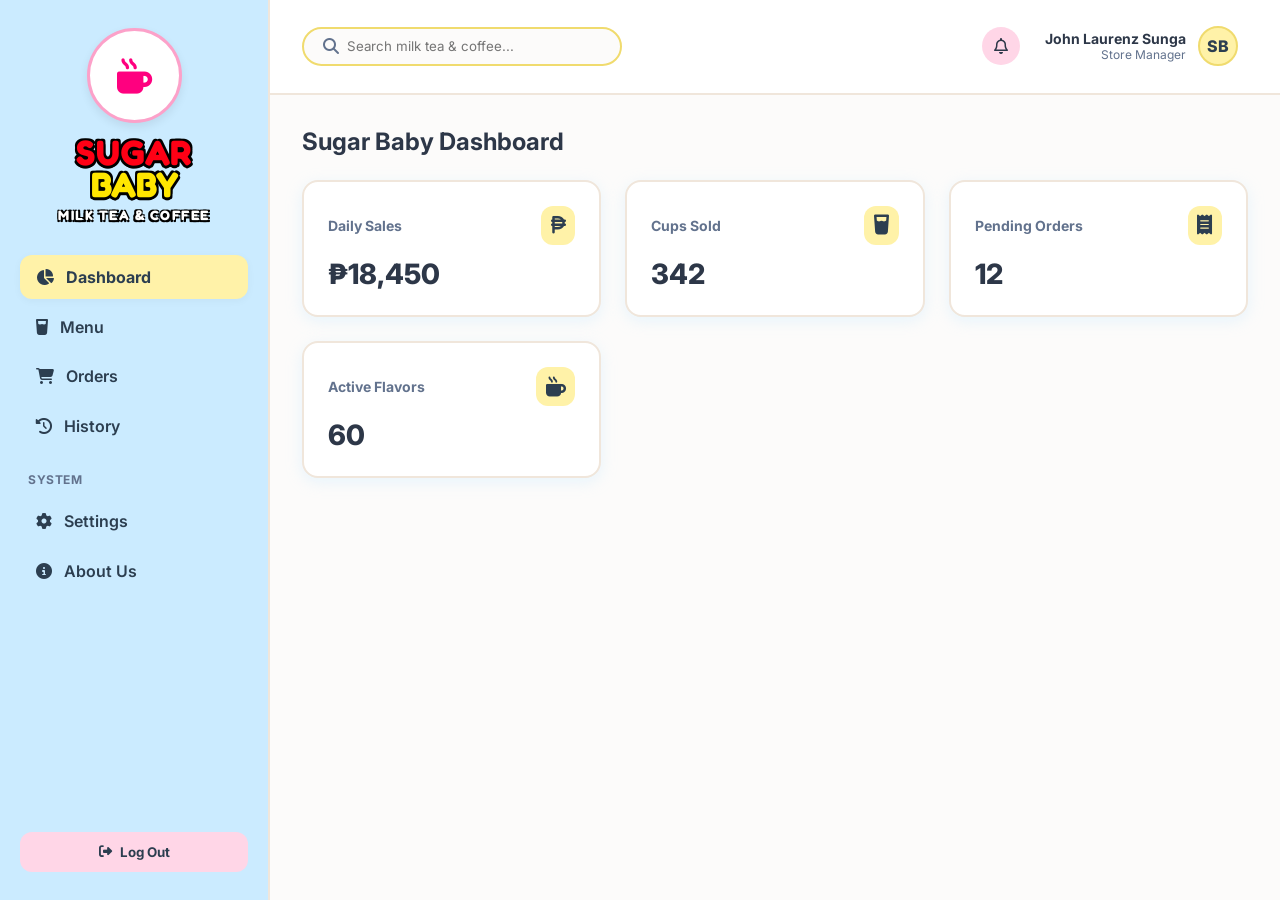
==== commit 9abb9ef8: "save changes" ====
--- a/index.html
+++ b/index.html
@@ -15,8 +15,8 @@
       --bg-sidebar: #cbebff;         /* Pastel Light Blue */
       --bg-card: #ffffff;            /* Pure White */
       --text-main: #2d3748;          /* Deep Slate for high contrast */
-      --text-muted: #62728d;         /* Muted Blue-Grey */
-      --pastel-yellow: #fff2a8;      /* Soft Yellow */
+      --text-muted: #62728d;        /* Muted Blue-Grey */
+      --pastel-yellow: #fff2a8;     /* Soft Yellow */
       --pastel-yellow-dark: #f0db6e;/* Darker Yellow for borders/hover */
       --pastel-blue: #cbebff;        /* Soft Light Blue */
       --pastel-pink: #ffd6e7;        /* Soft Pink */
